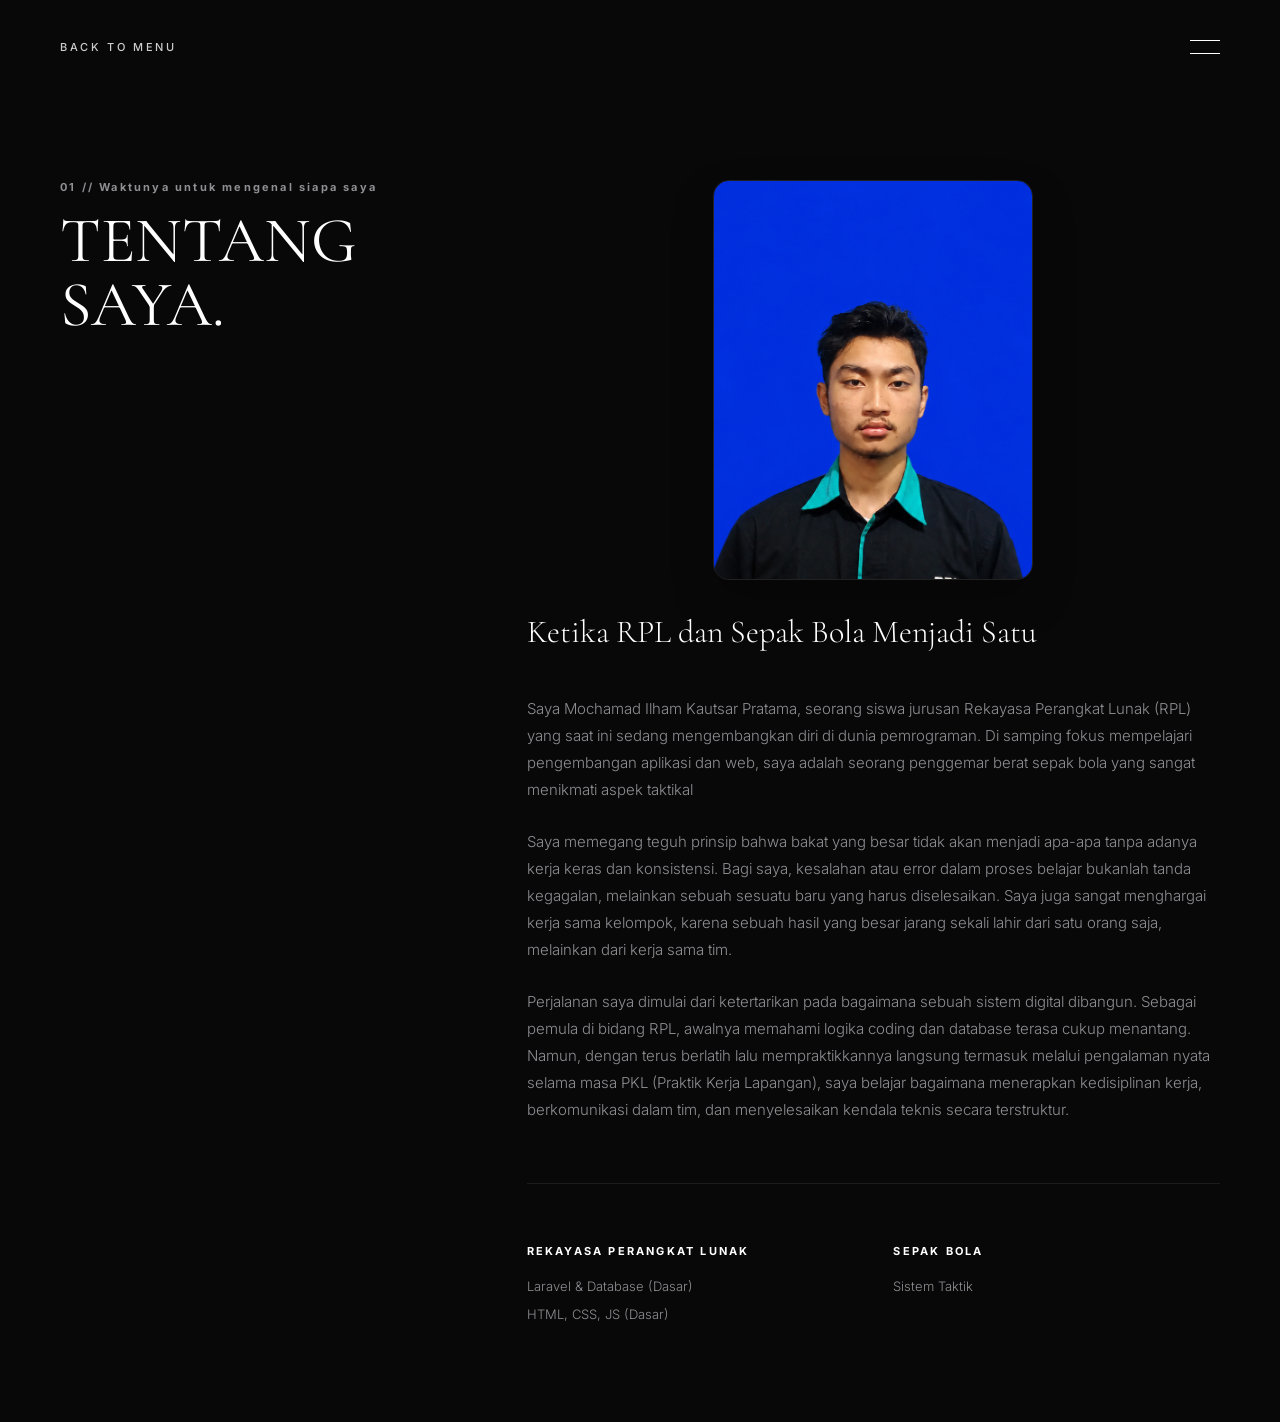
==== aboutme.html @ 2af48594 "Add files via upload" ====
<!DOCTYPE html>
<html lang="id">
<head>
    <meta charset="UTF-8">
    <meta name="viewport" content="width=device-width, initial-scale=1.0">
    <title>Tentang Saya</title>
    <link rel="stylesheet" href="style.css">
</head>
<body class="lh-inner-body">

   <header class="lh-header inner-header">
        <a href="index.html" id="lh-back-to-menu" class="lh-back-to-menu">BACK TO MENU</a>
        <button id="lh-menu-trigger" class="lh-menu-btn" aria-label="Toggle Menu">
            <span class="line-top"></span>
            <span class="line-bottom"></span>
        </button>
    </header>

    <div id="lh-menu-overlay" class="lh-menu-overlay">
        <div class="lh-menu-container">
            <nav class="lh-nav-large">
                <div class="nav-item-wrap"><a href="about.html" class="nav-link-large active-page"><span>01 /</span> ABOUT</a></div>
                <div class="nav-item-wrap"><a href="education.html" class="nav-link-large"><span>02 /</span> EDUCATION</a></div>
                <div class="nav-item-wrap"><a href="blog.html" class="nav-link-large"><span>03 /</span> BLOG </a></div>
            </nav>
        </div>
    </div>

    <main class="lh-content-wrap fade-in-page">
        <div class="lh-grid-layout">
            
            <div class="lh-grid-col-left">
                <div class="sticky-title">
                    <span class="lh-section-num">01 // Waktunya untuk mengenal siapa saya</span>
                    <h2 class="lh-page-heading">TENTANG <br>SAYA.</h2>
                </div>
            </div>

            <div class="lh-grid-col-right">
                <div class="lh-profile-photo-wrap">
                    <img src="images/FotoFormal.png" alt="Foto profil Ilham" class="lh-profile-photo">
                </div>
                <p class="lh-editorial-lead">
                    Ketika RPL dan Sepak Bola Menjadi Satu
                </p>
                <div class="lh-editorial-body">
                    <p>Saya Mochamad Ilham Kautsar Pratama, seorang siswa jurusan Rekayasa Perangkat Lunak (RPL) yang saat ini sedang mengembangkan diri di dunia pemrograman. Di samping fokus mempelajari pengembangan aplikasi dan web, saya adalah seorang penggemar berat sepak bola yang sangat menikmati aspek taktikal</p>
                    <p>Saya memegang teguh prinsip bahwa bakat yang besar tidak akan menjadi apa-apa tanpa adanya kerja keras dan konsistensi. Bagi saya, kesalahan atau error dalam proses belajar bukanlah tanda kegagalan, melainkan sebuah sesuatu baru yang harus diselesaikan. Saya juga sangat menghargai kerja sama kelompok, karena sebuah hasil yang besar jarang sekali lahir dari satu orang saja, melainkan dari kerja sama tim.</p>
                    <p>Perjalanan saya dimulai dari ketertarikan pada bagaimana sebuah sistem digital dibangun. Sebagai pemula di bidang RPL, awalnya memahami logika coding dan database terasa cukup menantang. Namun, dengan terus berlatih lalu mempraktikkannya langsung termasuk melalui pengalaman nyata selama masa PKL (Praktik Kerja Lapangan), saya belajar bagaimana menerapkan kedisiplinan kerja, berkomunikasi dalam tim, dan menyelesaikan kendala teknis secara terstruktur.</p>
                </div>

                <div class="lh-line-divider"></div>

                <div class="lh-dual-spec">
                    <div class="spec-block">
                        <h3>REKAYASA PERANGKAT LUNAK</h3>
                        <ul>
                            <li>Laravel & Database (Dasar)</li>
                            <li>HTML, CSS, JS (Dasar)</li>
                        </ul>
                    </div>
                    <div class="spec-block">
                        <h3>SEPAK BOLA</h3>
                        <ul>
                            <li>Sistem Taktik</li>
                        </ul>
                    </div>
                </div>
            </div>

        </div>
    </main>

    <script src="script.js"></script>
</body>
</html>
---- style.css ----
@import url('https://fonts.googleapis.com/css2?family=Cormorant+Garamond:ital,wght@0,300;0,400;0,700;1,400&family=Inter:wght@300;400;500;700&display=swap');

:root {
    --black: #080808;
    --white: #ffffff;
    --gray-muted: #8e8e93;
    --gray-dark: #1c1c1e;
    --border-color: rgba(255, 255, 255, 0.08);

    --font-serif: 'Cormorant Garamond', serif;
    --font-sans: 'Inter', sans-serif;
}

* {
    margin: 0;
    padding: 0;
    box-sizing: border-box;
}

body {
    background-color: var(--black);
    color: var(--white);
    font-family: var(--font-sans);
    -webkit-font-smoothing: antialiased;
}

.page-transition {
    position: fixed;
    inset: 0;
    width: 100%;
    height: 100%;
    background: linear-gradient(90deg, rgba(8,8,8,0.02), rgba(8,8,8,0.08));
    z-index: 400;
    opacity: 0;
    pointer-events: none;
    transition: opacity 0.25s ease;
}

.page-transition.is-active {
    opacity: 1;
    pointer-events: auto;
}

::-webkit-scrollbar { width: 4px; }
::-webkit-scrollbar-track { background: var(--black); }
::-webkit-scrollbar-thumb { background: var(--gray-dark); }
::-webkit-scrollbar-thumb:hover { background: var(--white); }

.lh-header {
    position: fixed;
    top: 0;
    left: 0;
    width: 100%;
    z-index: 200; /* Paling atas */
    padding: 40px 60px;
    display: flex;
    justify-content: space-between;
    align-items: center;
}

.lh-logo {
    font-size: 12px;
    font-weight: 700;
    letter-spacing: 0.3em;
    text-transform: uppercase;
    color: var(--white);
    text-decoration: none;
    transition: opacity 0.3s;
}

.lh-logo:hover { opacity: 0.6; }

.lh-back-to-menu {
    color: var(--white);
    text-decoration: none;
    font-size: 11px;
    font-weight: 500;
    letter-spacing: 0.24em;
    text-transform: uppercase;
    opacity: 0.8;
    transition: opacity 0.3s ease, transform 0.3s ease;
}

.lh-back-to-menu:hover {
    opacity: 1;
    transform: translateX(-4px);
}

.lh-menu-btn {
    background: none;
    border: none;
    cursor: pointer;
    width: 30px;
    height: 14px;
    display: flex;
    flex-direction: column;
    justify-content: space-between;
}

.lh-menu-btn span {
    display: block;
    width: 100%;
    height: 1px;
    background-color: var(--white);
    transition: transform 0.4s cubic-bezier(0.16, 1, 0.3, 1), opacity 0.4s;
}

.lh-menu-btn.menu-open .line-top {
    transform: translateY(6.5px) rotate(45deg);
}
.lh-menu-btn.menu-open .line-bottom {
    transform: translateY(-6.5px) rotate(-45deg);
}

.lh-menu-overlay {
    position: fixed;
    inset: 0;
    width: 100vw;
    height: 100vh;
    
    background-color: rgba(8, 8, 8, 0.75); 

    backdrop-filter: blur(15px); 
    -webkit-backdrop-filter: blur(15px);
    
    z-index: 150;
    display: flex;
    align-items: center;
    padding: 0 10%;
    transform: translateY(-100%);
    transition: transform 0.6s cubic-bezier(0.16, 1, 0.3, 1);
}

.lh-menu-overlay.open {
    transform: translateY(0);
}

.lh-menu-container {
    width: 100%;
    max-width: 1200px;
    display: flex;
    flex-direction: column;
    justify-content: space-between;
    height: 60vh;
}

.lh-nav-large {
    display: flex;
    flex-direction: column;
    gap: 20px;
}

.nav-item-wrap { overflow: hidden; }

.nav-link-large {
    font-family: var(--font-serif);
    font-size: clamp(2.5rem, 6vw, 5.5rem);
    font-weight: 300;
    color: var(--white);
    text-decoration: none;
    text-transform: uppercase;
    line-height: 1.1;
    display: inline-block;
    transition: transform 0.3s, opacity 0.3s;
}

.nav-link-large span {
    font-family: var(--font-sans);
    font-size: 16px;
    vertical-align: super;
    margin-right: 15px;
    color: rgba(255, 255, 255, 0.3);
}

.nav-link-large:hover {
    transform: translateX(20px);
}

.active-page {
    border-bottom: 1px solid var(--white);
}

.lh-menu-footer {
    display: flex;
    justify-content: space-between;
    align-items: center;
    border-top: 1px solid var(--border-color);
    padding-top: 30px;
}

.menu-tagline {
    font-size: 10px;
    letter-spacing: 0.25em;
    color: var(--gray-muted);
}

.menu-socials { display: flex; gap: 30px; }
.menu-socials a {
    font-size: 11px;
    letter-spacing: 0.15em;
    color: rgba(255, 255, 255, 0.5);
    text-decoration: none;
    transition: color 0.3s;
}
.menu-socials a:hover { color: var(--white); }

.lh-hero {
    position: relative;
    height: 100vh;
    width: 100vw;
    display: flex;
    flex-direction: column;
    justify-content: center;
    align-items: center;
    overflow: hidden;
}

.lh-hero-bg {
    position: absolute;
    inset: 0;
    background-size: cover;
    background-position: center;
    transform: scale(1.05);
}

.lh-hero-overlay {
    position: absolute;
    inset: 0;
    background: linear-gradient(to bottom, rgba(8,8,8,0.3) 0%, rgba(8,8,8,0.9) 100%);
}

.lh-hero-center {
    position: relative;
    z-index: 10;
    text-align: center;
}

.lh-main-name {
    font-family: var(--font-serif);
    font-size: clamp(3rem, 8vw, 7.5rem);
    font-weight: 400;
    letter-spacing: -0.02em;
    line-height: 0.9;
    margin-bottom: 20px;
}

.lh-main-subtitle {
    font-size: clamp(11px, 1.5vw, 14px);
    letter-spacing: 0.5em;
    color: rgba(255, 255, 255, 0.6);
    text-transform: uppercase;
}

.lh-hero-bottom {
    position: absolute;
    bottom: 50px;
    z-index: 10;
}

.lh-social-links-fixed {
    display: flex;
    gap: 15px;
    font-size: 11px;
    letter-spacing: 0.1em;
}

.lh-social-links-fixed a,
.lh-hero-bottom a {
    color: rgba(255, 255, 255, 0.4);
    text-decoration: none;
    transition: color 0.3s;
}

.lh-social-links-fixed a:hover,
.lh-hero-bottom a:hover {
    color: var(--white);
}

.lh-social-links-fixed .sep,
.lh-hero-bottom .sep {
    color: rgba(255, 255, 255, 0.15);
}

.lh-inner-body { background-color: var(--black); }

.lh-content-wrap {
    padding: 180px 60px 100px 60px;
    max-width: 1600px;
    margin: 0 auto;
}

.lh-grid-layout {
    display: grid;
    grid-template-columns: repeat(12, 1fr);
    gap: 60px;
}

.lh-grid-col-left {
    grid-column: span 4;
}

.sticky-title {
    position: shrink;
    top: 180px;
}

.lh-section-num {
    font-size: 11px;
    font-weight: 700;
    letter-spacing: 0.2em;
    color: var(--gray-muted);
    display: block;
    margin-bottom: 15px;
}

.lh-page-heading {
    font-family: var(--font-serif);
    font-size: clamp(3rem, 5vw, 5.5rem);
    font-weight: 400;
    line-height: 1;
    text-transform: uppercase;
}

.lh-grid-col-right {
    grid-column: span 8;
    padding-left: 60px;
}

.lh-profile-photo-wrap {
    margin: 0 auto 30px auto;
    width: min(100%, 320px);
}

.lh-profile-photo {
    width: 100%;
    display: block;
    border-radius: 16px;
    border: 1px solid rgba(255, 255, 255, 0.1);
    object-fit: cover;
    aspect-ratio: 4 / 5;
    box-shadow: 0 20px 40px rgba(0, 0, 0, 0.25);
}

.lh-editorial-lead {
    font-family: var(--font-serif);
    font-size: clamp(1.5rem, 2.5vw, 2.2rem);
    font-weight: 300;
    line-height: 1.4;
    color: var(--white);
    margin-bottom: 40px;
}

.lh-editorial-body p {
    font-size: 15px;
    line-height: 1.8;
    color: var(--gray-muted);
    margin-bottom: 25px;
    font-weight: 300;
}

.lh-line-divider {
    height: 1px;
    background-color: var(--border-color);
    width: 100%;
    margin: 60px 0;
}

.lh-dual-spec {
    display: grid;
    grid-template-columns: 1fr 1fr;
    gap: 40px;
}

.lh-education-list {
    display: flex;
    flex-direction: column;
    gap: 24px;
}

.lh-education-item {
    padding: 24px 0;
    border-bottom: 1px solid var(--border-color);
}

.lh-education-item:last-child {
    border-bottom: none;
}

.lh-education-item .edu-year {
    display: inline-block;
    font-size: 11px;
    letter-spacing: 0.2em;
    color: var(--gray-muted);
    margin-bottom: 8px;
    text-transform: uppercase;
}

.lh-education-item h3 {
    font-family: var(--font-serif);
    font-size: 1.35rem;
    font-weight: 400;
    color: var(--white);
    margin-bottom: 10px;
}

.lh-education-item p {
    font-size: 14px;
    line-height: 1.7;
    color: var(--gray-muted);
    font-weight: 300;
}

.spec-block h3 {
    font-size: 11px;
    letter-spacing: 0.2em;
    margin-bottom: 20px;
    color: var(--white);
}

.spec-block ul { list-style: none; display: flex; flex-direction: column; gap: 12px; }
.spec-block li { font-size: 13px; color: var(--gray-muted); font-weight: 300; }

.lh-editorial-list {
    display: flex;
    flex-direction: column;
}

.lh-list-item {
    display: block;
    padding: 40px 0;
    color: var(--white);
    text-decoration: none;
    transition: background-color 0.3s;
}

.item-summary {
    display: grid;
    grid-template-columns: 100px 1fr 40px;
    align-items: start;
    cursor: pointer;
    list-style: none;
}

.item-summary::-webkit-details-marker {
    display: none;
}

.item-index {
    font-size: 11px;
    font-weight: 700;
    color: var(--gray-dark);
    padding-top: 6px;
    transition: color 0.3s;
}

.item-content h3 {
    font-family: var(--font-serif);
    font-size: 24px;
    font-weight: 400;
    margin-bottom: 10px;
    line-height: 1.2;
}

.item-content p {
    font-size: 14px;
    color: var(--gray-muted);
    font-weight: 300;
    line-height: 1.6;
}

.item-arrow {
    font-size: 20px;
    color: rgba(255, 255, 255, 0.2);
    text-align: right;
    transition: transform 0.4s, color 0.4s;
}

.item-detail {
    grid-column: 2 / 3;
    margin-top: 18px;
    padding-right: 20px;
    color: var(--gray-muted);
    font-size: 14px;
    line-height: 1.8;
    font-weight: 300;
}

.lh-list-item:hover {
    background-color: rgba(255, 255, 255, 0.01);
}
.lh-list-item:hover .item-index,
.lh-list-item:hover .item-arrow {
    color: var(--white);
}
.lh-list-item:hover .item-arrow {
    transform: translateX(5px);
}

.lh-list-item[open] {
    background-color: rgba(255, 255, 255, 0.02);
}

.lh-list-item[open] .item-arrow {
    transform: rotate(90deg);
    color: var(--white);
}

.fade-in-page {
    opacity: 0;
    transform: translateY(15px);
    animation: lhFadeIn 1s cubic-bezier(0.16, 1, 0.3, 1) forwards;
}

@keyframes lhFadeIn {
    to { opacity: 1; transform: translateY(0); }
}

@media (max-width: 992px) {
    .lh-header { padding: 30px; }
    .lh-content-wrap { padding: 140px 30px 60px 30px; }
    .lh-grid-layout { grid-template-columns: 1fr; gap: 40px; }
    .lh-grid-col-left, .lh-grid-col-right { grid-column: span 12; }
    .lh-grid-col-right { border-left: none; padding-left: 0; }
    .lh-dual-spec { grid-template-columns: 1fr; }
    .item-summary { grid-template-columns: 1fr 40px; gap: 15px; }
    .item-index { display: none; }
}
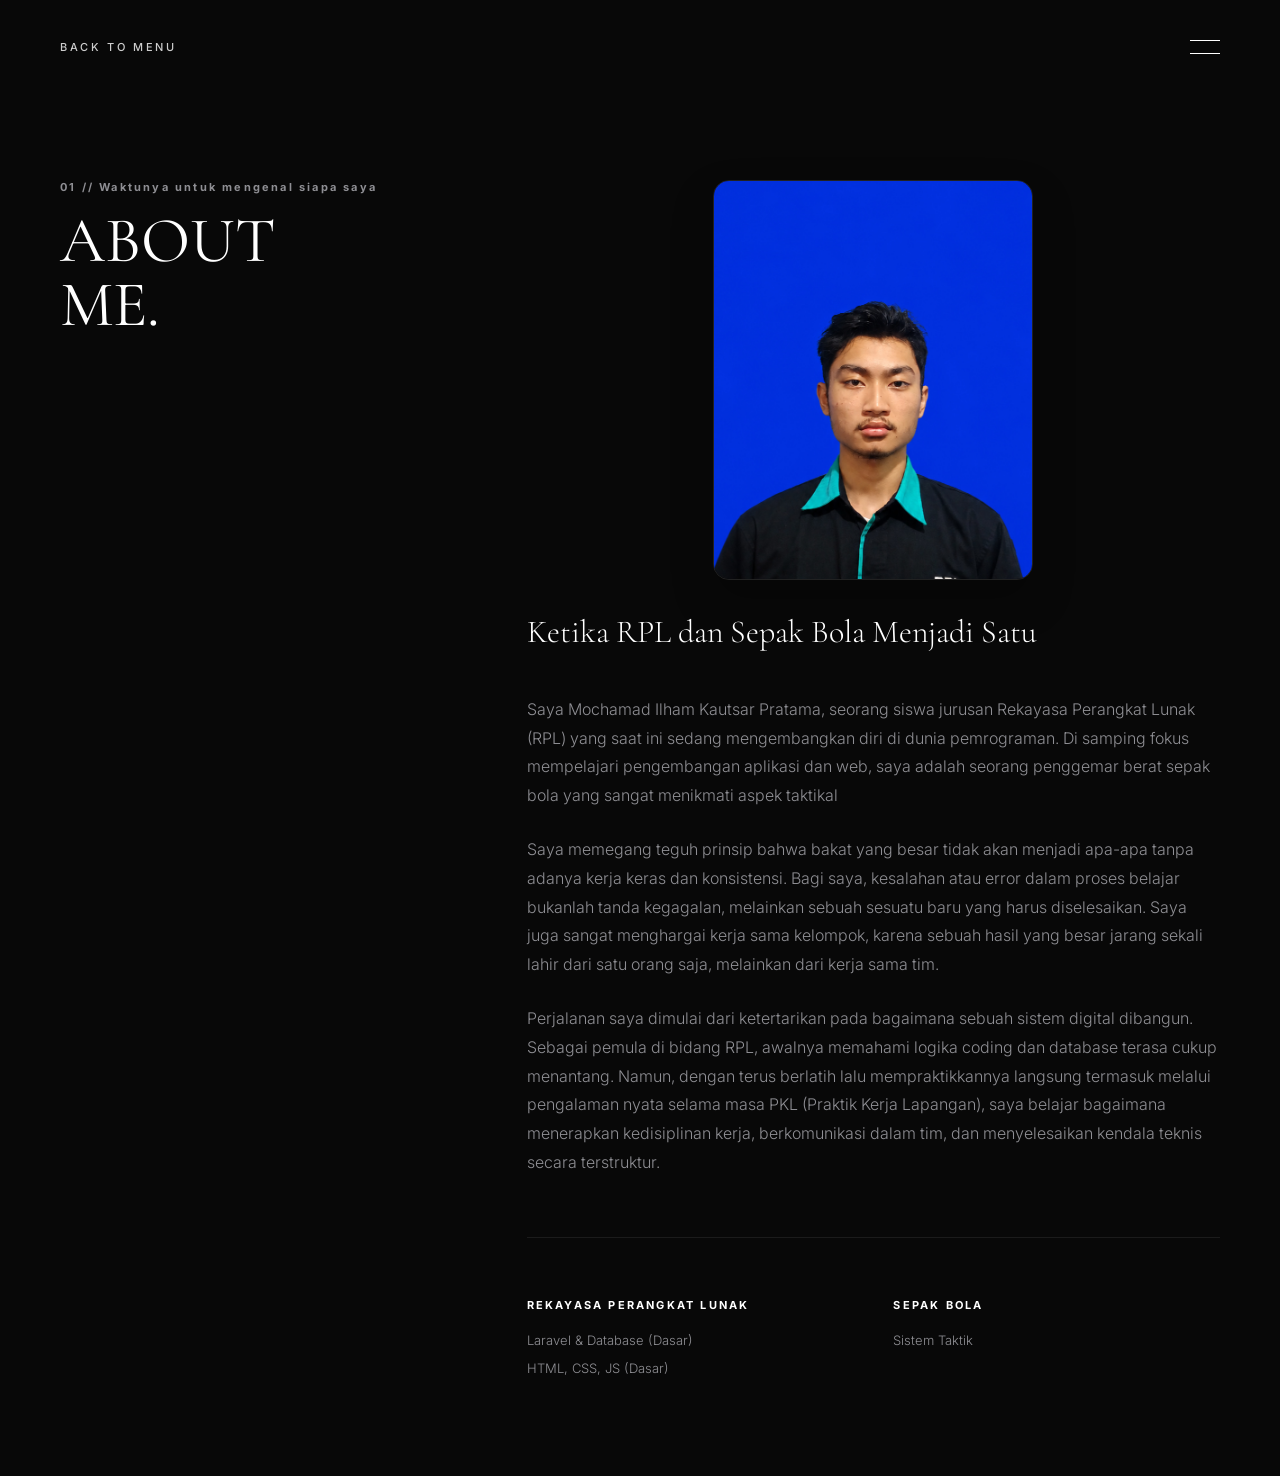
==== commit 16fcb816: "Update : Menambahkan Project" ====
--- a/aboutme.html
+++ b/aboutme.html
@@ -3,7 +3,7 @@
 <head>
     <meta charset="UTF-8">
     <meta name="viewport" content="width=device-width, initial-scale=1.0">
-    <title>Tentang Saya</title>
+    <title>About Me</title>
     <link rel="stylesheet" href="style.css">
 </head>
 <body class="lh-inner-body">
@@ -22,6 +22,7 @@
                 <div class="nav-item-wrap"><a href="about.html" class="nav-link-large active-page"><span>01 /</span> ABOUT</a></div>
                 <div class="nav-item-wrap"><a href="education.html" class="nav-link-large"><span>02 /</span> EDUCATION</a></div>
                 <div class="nav-item-wrap"><a href="blog.html" class="nav-link-large"><span>03 /</span> BLOG </a></div>
+                <div class="nav-item-wrap"><a href="project.html" class="nav-link-large"><span>04 /</span> PROJECT </a></div>
             </nav>
         </div>
     </div>
@@ -32,7 +33,7 @@
             <div class="lh-grid-col-left">
                 <div class="sticky-title">
                     <span class="lh-section-num">01 // Waktunya untuk mengenal siapa saya</span>
-                    <h2 class="lh-page-heading">TENTANG <br>SAYA.</h2>
+                    <h2 class="lh-page-heading">ABOUT <br>ME.</h2>
                 </div>
             </div>
 
--- a/style.css
+++ b/style.css
@@ -141,13 +141,178 @@
     display: flex;
     flex-direction: column;
     justify-content: space-between;
-    height: 60vh;
+    min-height: 60vh;
+    gap: 32px;
+}
+
+.lh-overlay-content {
+    display: grid;
+    grid-template-columns: 1.2fr 0.8fr;
+    gap: 40px;
+    align-items: start;
 }
 
 .lh-nav-large {
     display: flex;
     flex-direction: column;
     gap: 20px;
+}
+
+.lh-overlay-side {
+    display: flex;
+    flex-direction: column;
+    gap: 20px;
+}
+
+.lh-project-card,
+.lh-contact-form {
+    background: rgba(255, 255, 255, 0.05);
+    border: 1px solid rgba(255, 255, 255, 0.08);
+    border-radius: 16px;
+    padding: 24px;
+    backdrop-filter: blur(10px);
+    -webkit-backdrop-filter: blur(10px);
+}
+
+.lh-panel-label {
+    font-size: 10px;
+    letter-spacing: 0.25em;
+    color: rgba(255, 255, 255, 0.45);
+    text-transform: uppercase;
+    margin-bottom: 14px;
+}
+
+.lh-project-list {
+    display: flex;
+    flex-direction: column;
+    gap: 12px;
+}
+
+.lh-project-list a {
+    color: var(--white);
+    text-decoration: none;
+    transition: color 0.3s ease, transform 0.3s ease;
+    display: inline-block;
+}
+
+.lh-project-list a span {
+    font-size: 0.95rem;
+    display: inline-block;
+}
+
+.lh-project-list a:hover {
+    color: rgba(255, 255, 255, 0.7);
+    transform: translateX(4px);
+}
+
+.lh-contact-form {
+    display: flex;
+    flex-direction: column;
+    gap: 12px;
+}
+
+.lh-contact-form input,
+.lh-contact-form textarea {
+    width: 100%;
+    border: 1px solid rgba(255, 255, 255, 0.12);
+    background: rgba(8, 8, 8, 0.4);
+    color: var(--white);
+    padding: 12px 14px;
+    border-radius: 10px;
+    font: inherit;
+}
+
+.lh-contact-form input::placeholder,
+.lh-contact-form textarea::placeholder {
+    color: rgba(255, 255, 255, 0.4);
+}
+
+.lh-contact-form button {
+    border: none;
+    background: var(--white);
+    color: var(--black);
+    padding: 12px 16px;
+    border-radius: 999px;
+    font-weight: 600;
+    cursor: pointer;
+    transition: transform 0.3s ease, opacity 0.3s ease;
+}
+
+.lh-contact-form button:hover {
+    transform: translateY(-2px);
+    opacity: 0.9;
+}
+
+.lh-form-status {
+    font-size: 0.85rem;
+    color: rgba(255, 255, 255, 0.7);
+    min-height: 1.2rem;
+}
+
+.lh-form-status.error {
+    color: #ffb4b4;
+}
+
+@media (max-width: 900px) {
+    .lh-overlay-content {
+        grid-template-columns: 1fr;
+    }
+
+    .lh-menu-container {
+        min-height: auto;
+        padding-bottom: 20px;
+    }
+}
+
+.project-grid {
+    display: grid;
+    grid-template-columns: repeat(2, minmax(0, 1fr));
+    gap: 24px;
+}
+
+.project-card {
+    background: rgba(255, 255, 255, 0.04);
+    border: 1px solid rgba(255, 255, 255, 0.08);
+    border-radius: 20px;
+    overflow: hidden;
+    text-decoration: none;
+    color: inherit;
+    transition: transform 0.3s ease, box-shadow 0.3s ease;
+}
+
+.project-card:hover {
+    transform: translateY(-4px);
+    box-shadow: 0 16px 36px rgba(0, 0, 0, 0.35);
+}
+
+.project-card img {
+    width: 100%;
+    display: block;
+    height: 240px;
+    object-fit: cover;
+}
+
+.project-content {
+    padding: 18px 20px 22px;
+}
+
+.project-content h3 {
+    margin: 0 0 8px;
+    font-size: 1.05rem;
+    font-family: var(--font-serif);
+}
+
+.project-content p {
+    margin: 0;
+    line-height: 1.6;
+    color: var(--gray-muted);
+    font-size: 0.95rem;
+}
+
+@media (max-width: 700px) {
+    .project-grid {
+        grid-template-columns: 1fr;
+    }
 }
 
 .nav-item-wrap { overflow: hidden; }
@@ -351,7 +516,7 @@
 }
 
 .lh-editorial-body p {
-    font-size: 15px;
+    font-size: 16px;
     line-height: 1.8;
     color: var(--gray-muted);
     margin-bottom: 25px;
